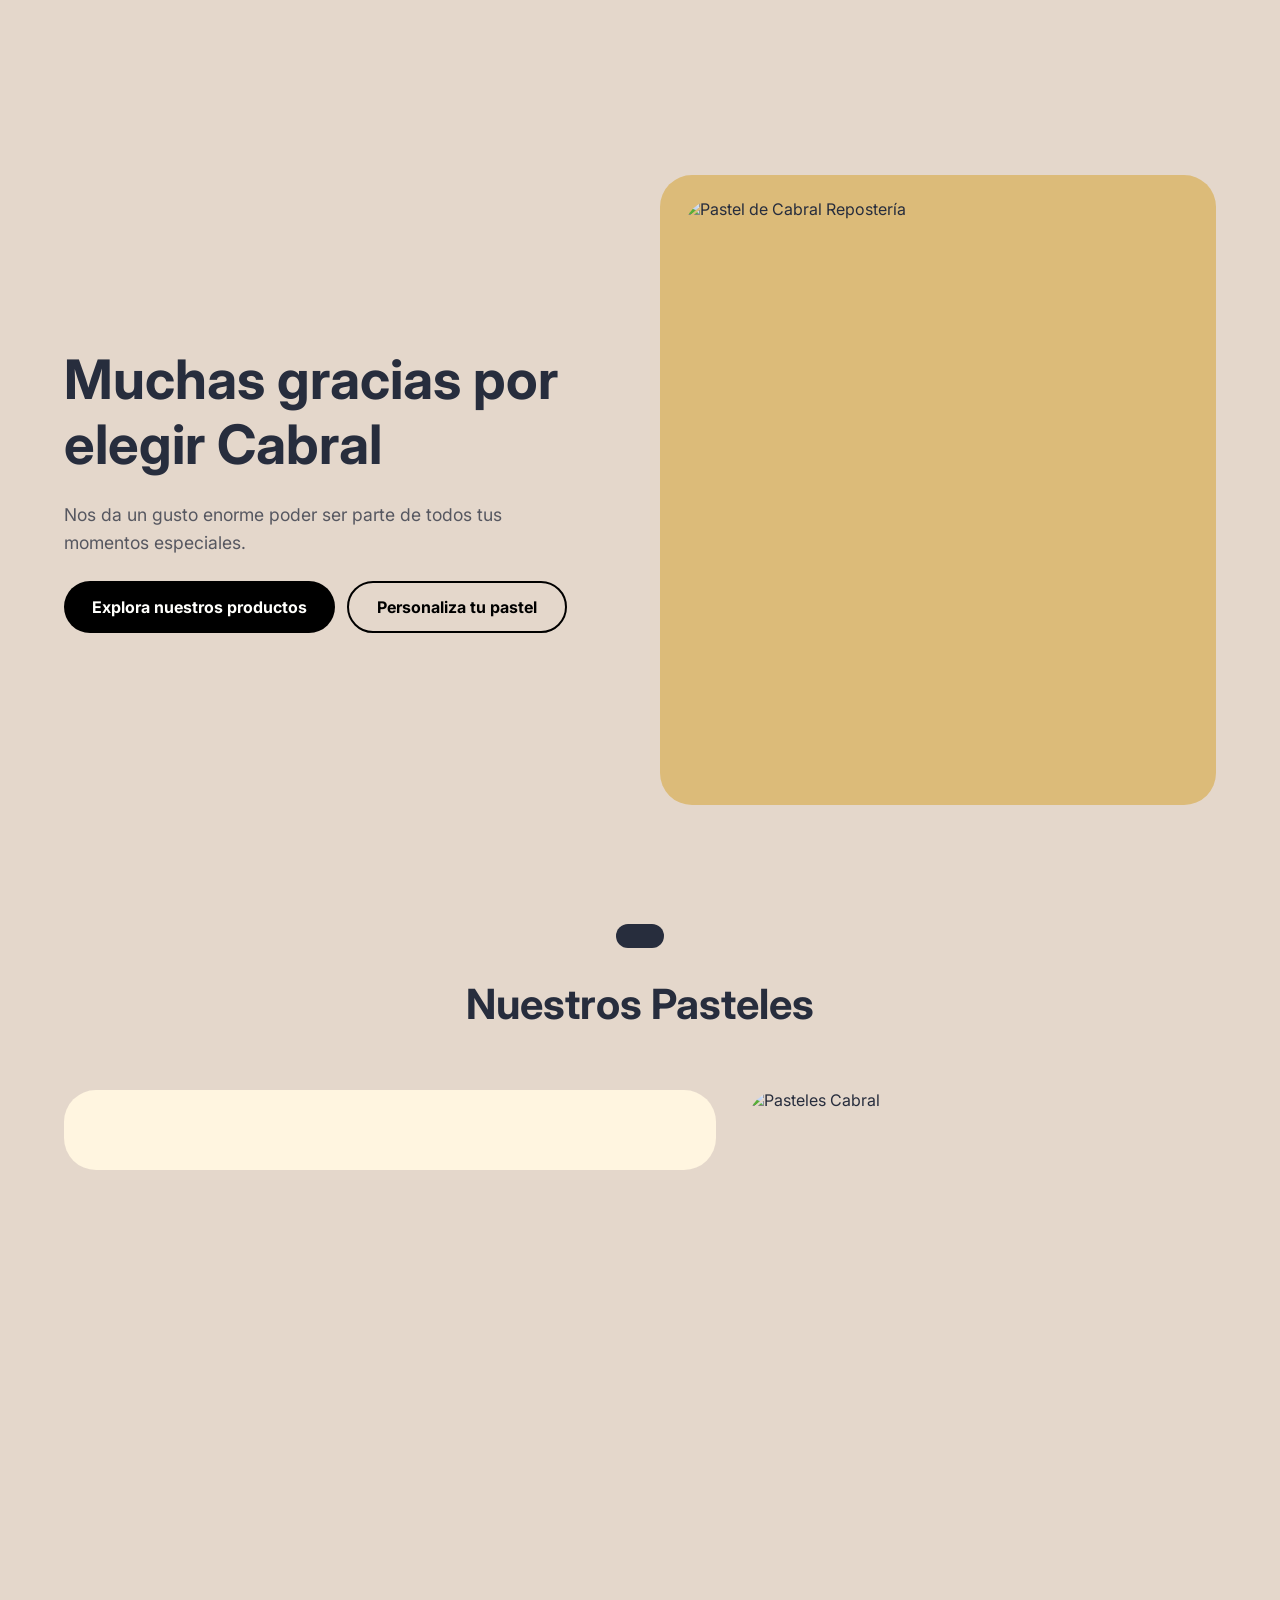
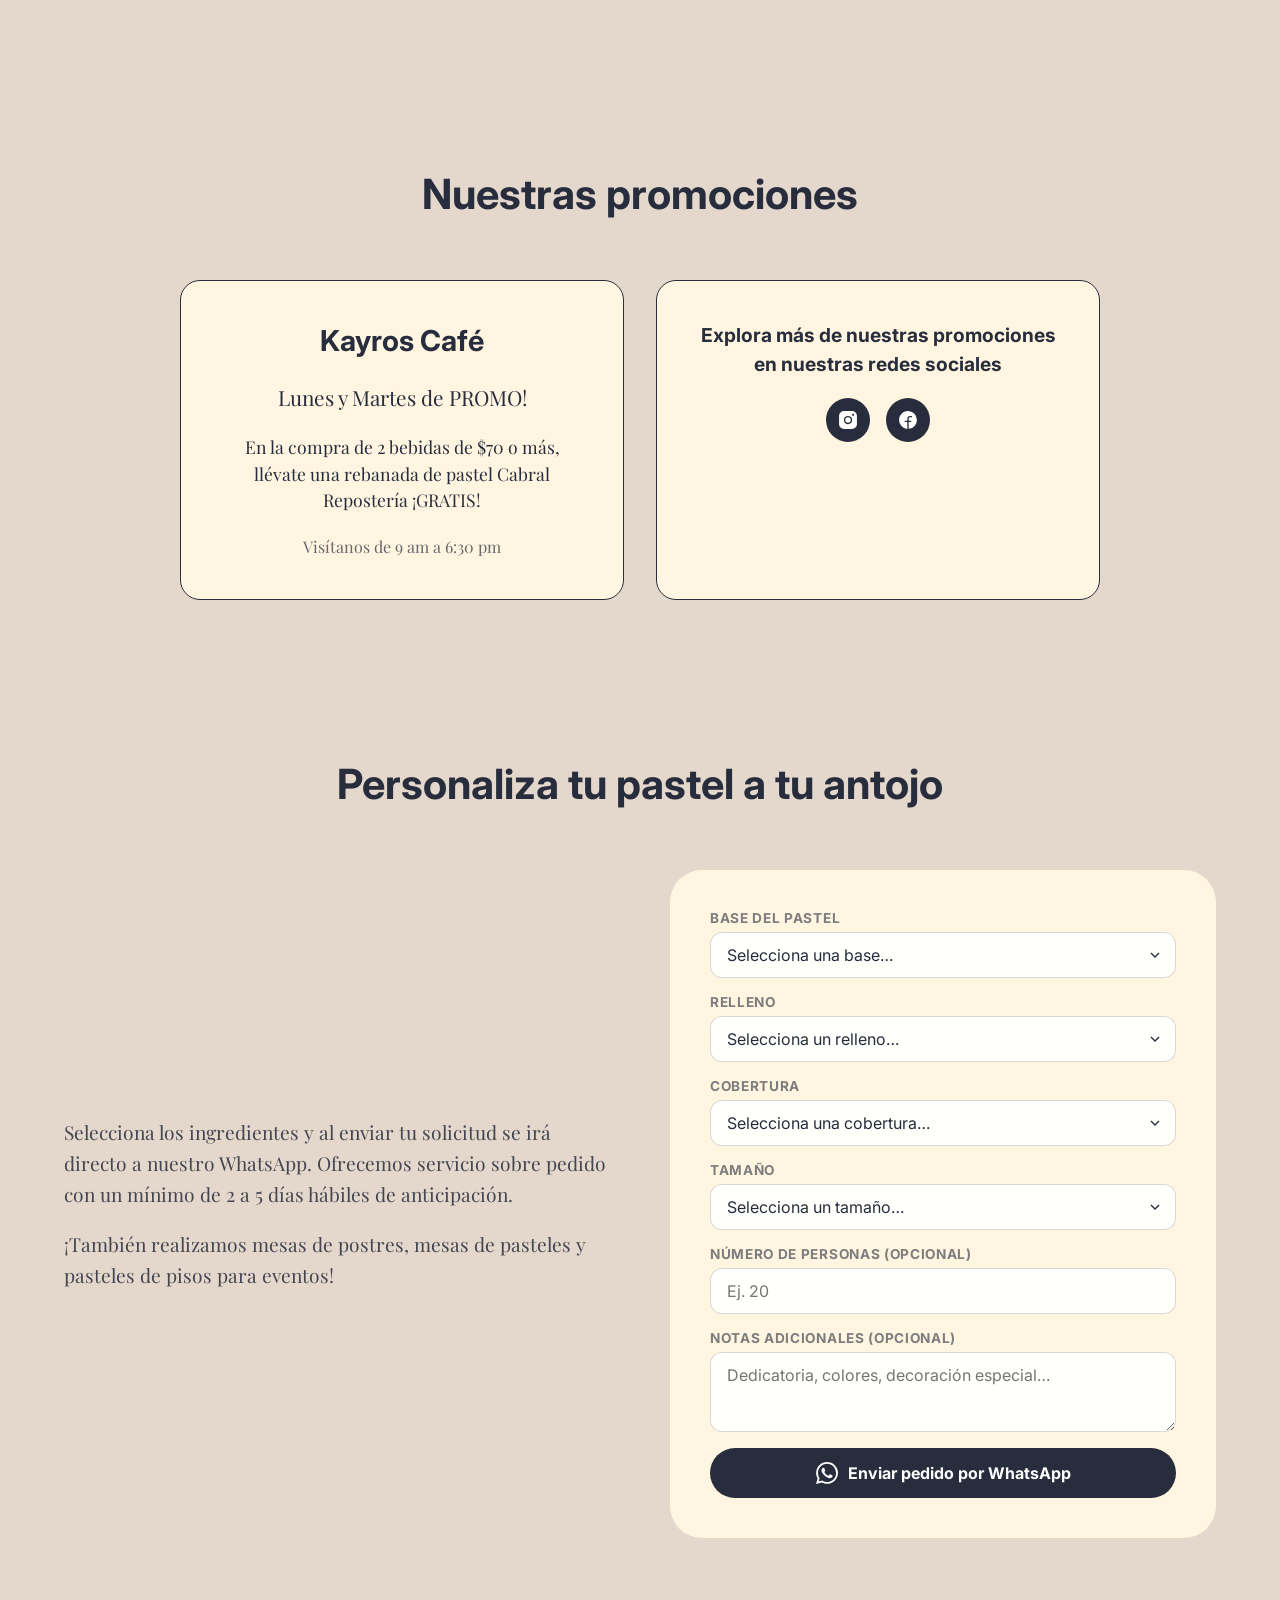
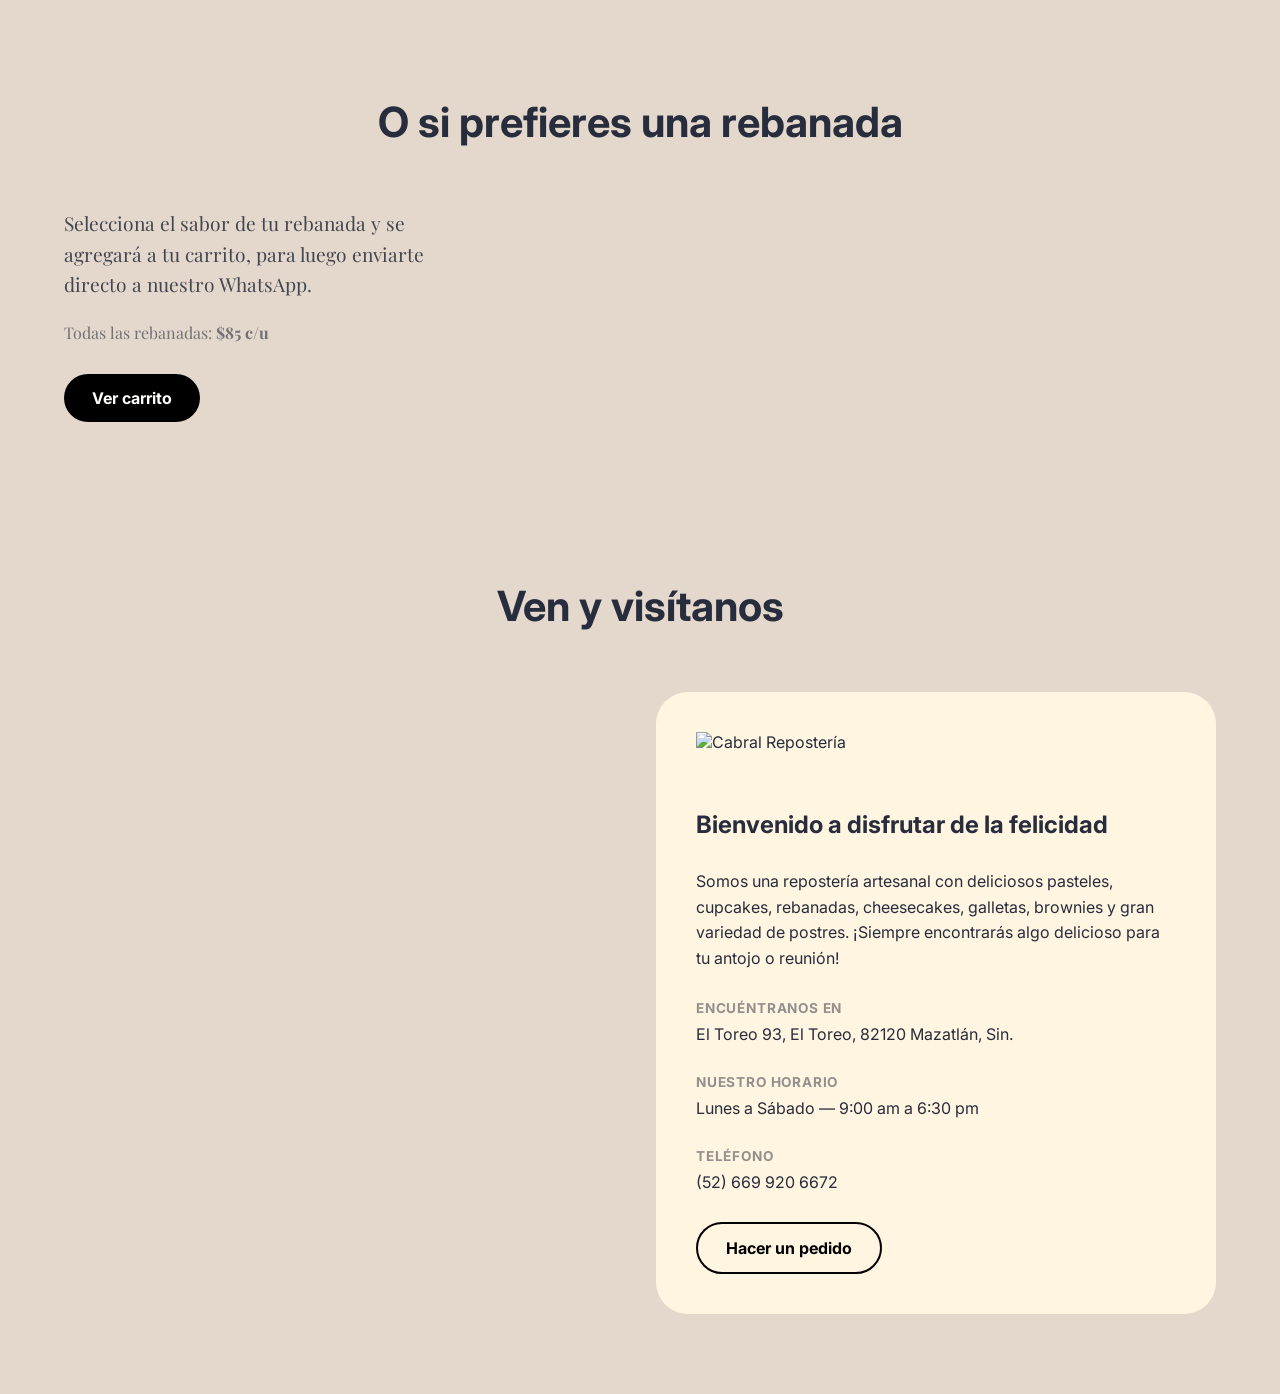
==== index.html @ fc79000d "se subieron los archivos" ====
<!DOCTYPE html>
<html lang="es">
<head>
  <meta charset="UTF-8">
  <meta name="viewport" content="width=device-width, initial-scale=1.0">
  <title>Cabral Repostería</title>
  <meta name="description" content="Repostería artesanal con deliciosos pasteles, cupcakes, rebanadas, cheesecakes, galletas, brownies y gran variedad de postres en Mazatlán, Sinaloa.">

  <!-- Open Graph -->
  <meta property="og:title" content="Cabral Repostería">
  <meta property="og:description" content="Repostería artesanal en Mazatlán. Pasteles, rebanadas, cheesecakes y más.">
  <meta property="og:type" content="website">

  <!-- Fonts -->
  <link rel="preconnect" href="https://fonts.googleapis.com">
  <link rel="preconnect" href="https://fonts.gstatic.com" crossorigin>
  <link href="https://fonts.googleapis.com/css2?family=Inter:wght@400;500;700&family=Playfair+Display:wght@400;700&display=swap" rel="stylesheet">

  <link rel="stylesheet" href="../css/styles.css">
</head>
<body>

<!-- ===== NAVBAR ===== -->

<div id="navbar-container"></div>

<!-- Mobile nav -->
<div class="nav-mobile" id="mobile-nav">
  <a href="../pages/Pasteles.html" class="nav-link">Pasteles</a>
  <a href="#promociones" class="nav-link">Promociones</a>
  <a href="#personaliza" class="nav-link">Personaliza</a>
  <a href="#rebanadas" class="nav-link">Rebanadas</a>
  <a href="#ubicacion" class="nav-link">Contacto</a>
</div>


<!-- ===== HERO ===== -->
<section id="hero">
  <div class="hero-inner">
    <div class="hero-copy">
      <h1>Muchas gracias por elegir Cabral</h1>
      <p>Nos da un gusto enorme poder ser parte de todos tus momentos especiales.</p>
      <div class="hero-ctas">
        <a href="../pages/Pasteles.html" class="btn btn-primary">Explora nuestros productos</a>
        <a href="#personaliza" class="btn btn-outline">Personaliza tu pastel</a>
      </div>
    </div>

    <div class="hero-image">
      <div class="hero-bg-card"></div>
      <div class="hero-photo">
        <img
          src="https://framerusercontent.com/images/Fq8B9P9Px6Nn3zr8EIz3UFvxAIw.jpg"
          alt="Pastel de Cabral Repostería"
          loading="eager"
        >
      </div>
    </div>
  </div>
</section>


<!-- ===== PASTELES ===== -->
<section id="pasteles" class="section">
  <div class="section-inner">
    <h2 class="section-title">Nuestros Pasteles</h2>
  </div>

  <div class="section-inner">
    <div class="pasteles-layout">
      <div class="pasteles-list" id="pasteles-list">
        <!-- Rendered by JS -->
      </div>

      <div class="pasteles-photo">
        <img
          src="https://framerusercontent.com/images/hdWxLajlfssE5YoKAV52Fav8.png"
          alt="Pasteles Cabral"
          loading="lazy"
        >
      </div>
    </div>
  </div>
</section>


<!-- ===== PROMOCIONES ===== -->
<section id="promociones" class="section">
  <div class="section-inner">
    <h2 class="section-title">Nuestras promociones</h2>
  </div>

  <div class="section-inner" style="display:flex;justify-content:center">
    <div class="promo-grid">

      <div class="promo-card">
        <h3>Kayros Café</h3>
        <p class="promo-subtitle">Lunes y Martes de PROMO!</p>
        <p class="promo-desc">
          En la compra de 2 bebidas de $70 o más, llévate una rebanada de pastel Cabral Repostería ¡GRATIS!
        </p>
        <p class="promo-hours">Visítanos de 9 am a 6:30 pm</p>
      </div>

      <div class="promo-card">
        <h3 style="font-size:1.2rem;line-height:1.5">Explora más de nuestras promociones en nuestras redes sociales</h3>
        <div class="promo-social">
          <a href="https://www.instagram.com/cabral_reposteria" target="_blank" rel="noopener" class="social-link" aria-label="Instagram">
            <svg viewBox="0 0 256 256" xmlns="http://www.w3.org/2000/svg">
              <path d="M176,24H80A56.06,56.06,0,0,0,24,80v96a56.06,56.06,0,0,0,56,56h96a56.06,56.06,0,0,0,56-56V80A56.06,56.06,0,0,0,176,24ZM128,176a48,48,0,1,1,48-48A48.05,48.05,0,0,1,128,176Zm60-96a12,12,0,1,1,12-12A12,12,0,0,1,188,80Zm-28,48a32,32,0,1,1-32-32A32,32,0,0,1,160,128Z"/>
            </svg>
          </a>
          <a href="https://www.facebook.com/share/1AcNDFvVzB/" target="_blank" rel="noopener" class="social-link" aria-label="Facebook">
            <svg viewBox="0 0 256 256" xmlns="http://www.w3.org/2000/svg">
              <path d="M232,128a104.16,104.16,0,0,1-91.55,103.26,4,4,0,0,1-4.45-4V152h24a8,8,0,0,0,8-8.53,8.17,8.17,0,0,0-8.25-7.47H136V112a16,16,0,0,1,16-16h16a8,8,0,0,0,8-8.53A8.17,8.17,0,0,0,167.73,80H152a32,32,0,0,0-32,32v24H96a8,8,0,0,0-8,8.53A8.17,8.17,0,0,0,96.27,152H120v75.28a4,4,0,0,1-4.44,4A104.15,104.15,0,0,1,24.07,124.09c2-54,45.74-97.9,99.78-100A104.12,104.12,0,0,1,232,128Z"/>
            </svg>
          </a>
        </div>
      </div>

    </div>
  </div>
</section>


<!-- ===== PERSONALIZA ===== -->
<section id="personaliza" class="section">
  <div class="section-inner">
    <h2 class="section-title">Personaliza tu pastel a tu antojo</h2>
  </div>

  <div class="section-inner">
    <div class="personaliza-layout">
      <div class="personaliza-copy">
        <p>
          Selecciona los ingredientes y al enviar tu solicitud se irá directo a nuestro WhatsApp.
          Ofrecemos servicio sobre pedido con un mínimo de 2 a 5 días hábiles de anticipación.
        </p>
        <br>
        <p>
          ¡También realizamos mesas de postres, mesas de pasteles y pasteles de pisos para eventos!
        </p>
      </div>

      <form class="personaliza-form" id="personaliza-form" novalidate>
        <div class="form-group">
          <label for="base">Base del pastel</label>
          <select id="base" required>
            <option value="">Selecciona una base…</option>
            <option>Chocolate</option>
            <option>Vainilla</option>
            <option>Red velvet</option>
            <option>Zanahoria</option>
            <option>Tres leches</option>
            <option>Naranja</option>
            <option>Plátano</option>
          </select>
        </div>

        <div class="form-group">
          <label for="relleno">Relleno</label>
          <select id="relleno" required>
            <option value="">Selecciona un relleno…</option>
            <option>Frutos rojos</option>
            <option>Fresa</option>
            <option>Dulce de leche</option>
            <option>Crema de avellana</option>
            <option>Oreo</option>
            <option>Lotus</option>
            <option>Ciruela</option>
            <option>Piña</option>
            <option>Coco</option>
          </select>
        </div>

        <div class="form-group">
          <label for="cobertura">Cobertura</label>
          <select id="cobertura" required>
            <option value="">Selecciona una cobertura…</option>
            <option>Chantilly</option>
            <option>Betún de queso</option>
            <option>Ganache de chocolate</option>
            <option>Fondant</option>
            <option>Merengue</option>
          </select>
        </div>

        <div class="form-group">
          <label for="tamano">Tamaño</label>
          <select id="tamano" required>
            <option value="">Selecciona un tamaño…</option>
            <option>Chico (6–8 personas)</option>
            <option>Mediano (10–15 personas)</option>
            <option>Grande (18–25 personas)</option>
            <option>Extra grande (30+ personas)</option>
          </select>
        </div>

        <div class="form-group">
          <label for="personas">Número de personas (opcional)</label>
          <input type="number" id="personas" min="1" placeholder="Ej. 20">
        </div>

        <div class="form-group">
          <label for="notas">Notas adicionales (opcional)</label>
          <textarea id="notas" placeholder="Dedicatoria, colores, decoración especial…"></textarea>
        </div>

        <button type="submit" class="btn-whatsapp">
          <svg viewBox="0 0 24 24" xmlns="http://www.w3.org/2000/svg">
            <path d="M17.472 14.382c-.297-.149-1.758-.867-2.03-.967-.273-.099-.471-.148-.67.15-.197.297-.767.966-.94 1.164-.173.199-.347.223-.644.075-.297-.15-1.255-.463-2.39-1.475-.883-.788-1.48-1.761-1.653-2.059-.173-.297-.018-.458.13-.606.134-.133.298-.347.446-.52.149-.174.198-.298.298-.497.099-.198.05-.371-.025-.52-.075-.149-.669-1.612-.916-2.207-.242-.579-.487-.5-.669-.51-.173-.008-.371-.01-.57-.01-.198 0-.52.074-.792.372-.272.297-1.04 1.016-1.04 2.479 0 1.462 1.065 2.875 1.213 3.074.149.198 2.096 3.2 5.077 4.487.709.306 1.262.489 1.694.625.712.227 1.36.195 1.871.118.571-.085 1.758-.719 2.006-1.413.248-.694.248-1.289.173-1.413-.074-.124-.272-.198-.57-.347m-5.421 7.403h-.004a9.87 9.87 0 01-5.031-1.378l-.361-.214-3.741.982.998-3.648-.235-.374a9.86 9.86 0 01-1.51-5.26c.001-5.45 4.436-9.884 9.888-9.884 2.64 0 5.122 1.03 6.988 2.898a9.825 9.825 0 012.893 6.994c-.003 5.45-4.437 9.884-9.885 9.884m8.413-18.297A11.815 11.815 0 0012.05 0C5.495 0 .16 5.335.157 11.892c0 2.096.547 4.142 1.588 5.945L.057 24l6.305-1.654a11.882 11.882 0 005.683 1.448h.005c6.554 0 11.89-5.335 11.893-11.893a11.821 11.821 0 00-3.48-8.413Z"/>
          </svg>
          Enviar pedido por WhatsApp
        </button>
      </form>
    </div>
  </div>
</section>


<!-- ===== REBANADAS ===== -->
<section id="rebanadas" class="section">
  <div class="section-inner">
    <h2 class="section-title">O si prefieres una rebanada</h2>
  </div>

  <div class="section-inner">
    <div class="rebanadas-layout">
      <div class="rebanadas-copy">
        <p>
          Selecciona el sabor de tu rebanada y se agregará a tu carrito, para luego enviarte directo a nuestro WhatsApp.
        </p>
        <br>
        <p style="font-size:1rem;opacity:0.6">Todas las rebanadas: <strong>$85 c/u</strong></p>
        <br>
        <button class="btn btn-primary" onclick="openCart()" style="margin-top:8px">
          Ver carrito
        </button>
      </div>

      <div class="rebanadas-grid" id="rebanadas-grid">
        <!-- Rendered by JS -->
      </div>
    </div>
  </div>
</section>


<!-- ===== UBICACIÓN ===== -->
<section id="ubicacion" class="section">
  <div class="section-inner">
    <h2 class="section-title">Ven y visítanos</h2>
  </div>

  <div class="section-inner">
    <div class="ubicacion-layout">
      <div class="ubicacion-map">
        <iframe
          src="https://maps.google.com/maps?q=23.248200448353177,-106.4378740066726&z=15&output=embed"
          allowfullscreen=""
          loading="lazy"
          referrerpolicy="no-referrer-when-downgrade"
          title="Ubicación Cabral Repostería"
        ></iframe>
      </div>

      <div class="ubicacion-info">
        <div class="ubicacion-logo">
          <img src="https://framerusercontent.com/images/fl0XhJvszyfT3Ws5BKRfCVwzIA.png" alt="Cabral Repostería">
        </div>

        <div>
          <h3>Bienvenido a disfrutar de la felicidad</h3>
        </div>

        <p>
          Somos una repostería artesanal con deliciosos pasteles, cupcakes, rebanadas, cheesecakes, galletas, brownies y gran variedad de postres.
          ¡Siempre encontrarás algo delicioso para tu antojo o reunión!
        </p>

        <div class="ubicacion-block">
          <h4>Encuéntranos en</h4>
          <p>El Toreo 93, El Toreo, 82120 Mazatlán, Sin.</p>
        </div>

        <div class="ubicacion-block">
          <h4>Nuestro horario</h4>
          <p>Lunes a Sábado — 9:00 am a 6:30 pm</p>
        </div>

        <div class="ubicacion-block">
          <h4>Teléfono</h4>
          <p><a href="tel:+526699206672" style="color:inherit">(52) 669 920 6672</a></p>
        </div>

        <a href="#personaliza" class="btn btn-outline" style="align-self:flex-start">
          Hacer un pedido
        </a>
      </div>
    </div>
  </div>
</section>


<!-- ===== FOOTER ===== -->

<div id="footer-container"></div>

<!-- ===== CART SIDEBAR ===== -->
<div id="cart-overlay"></div>

<aside id="cart-sidebar" aria-label="Carrito de compras">
  <div class="cart-header">
    <h3>Tu carrito</h3>
    <button class="cart-close" onclick="closeCart()" aria-label="Cerrar carrito">×</button>
  </div>

  <div class="cart-items" id="cart-items">
    <div class="cart-empty">
      <span style="font-size:2.5rem">🛒</span>
      <p>Tu carrito está vacío</p>
    </div>
  </div>

  <div class="cart-footer">
    <div class="cart-total">
      <span>Total</span>
      <span id="cart-total-price">$0.00</span>
    </div>
    <button class="btn-whatsapp" onclick="sendWhatsApp()">
      <svg viewBox="0 0 24 24" xmlns="http://www.w3.org/2000/svg">
        <path d="M17.472 14.382c-.297-.149-1.758-.867-2.03-.967-.273-.099-.471-.148-.67.15-.197.297-.767.966-.94 1.164-.173.199-.347.223-.644.075-.297-.15-1.255-.463-2.39-1.475-.883-.788-1.48-1.761-1.653-2.059-.173-.297-.018-.458.13-.606.134-.133.298-.347.446-.52.149-.174.198-.298.298-.497.099-.198.05-.371-.025-.52-.075-.149-.669-1.612-.916-2.207-.242-.579-.487-.5-.669-.51-.173-.008-.371-.01-.57-.01-.198 0-.52.074-.792.372-.272.297-1.04 1.016-1.04 2.479 0 1.462 1.065 2.875 1.213 3.074.149.198 2.096 3.2 5.077 4.487.709.306 1.262.489 1.694.625.712.227 1.36.195 1.871.118.571-.085 1.758-.719 2.006-1.413.248-.694.248-1.289.173-1.413-.074-.124-.272-.198-.57-.347m-5.421 7.403h-.004a9.87 9.87 0 01-5.031-1.378l-.361-.214-3.741.982.998-3.648-.235-.374a9.86 9.86 0 01-1.51-5.26c.001-5.45 4.436-9.884 9.888-9.884 2.64 0 5.122 1.03 6.988 2.898a9.825 9.825 0 012.893 6.994c-.003 5.45-4.437 9.884-9.885 9.884m8.413-18.297A11.815 11.815 0 0012.05 0C5.495 0 .16 5.335.157 11.892c0 2.096.547 4.142 1.588 5.945L.057 24l6.305-1.654a11.882 11.882 0 005.683 1.448h.005c6.554 0 11.89-5.335 11.893-11.893a11.821 11.821 0 00-3.48-8.413Z"/>
      </svg>
      Pedir por WhatsApp
    </button>
  </div>
</aside>


<!-- ===== TOAST ===== -->
<div id="toast"></div>

<script type="module" src="../js/main.js"></script>
</body>
</html>
---- css/styles.css ----
/* ===== RESET & BASE ===== */
*, *::before, *::after { box-sizing: border-box; margin: 0; padding: 0; }

:root {
  --cream: #e4d7cb;
  --cream-light: #fff5e0;
  --cream-card: #fffbf0;
  --gold: #dcbb79;
  --gold-dark: #c9a45a;
  --dark: #272d3d;
  --black: #000;
  --white: #fffffc;
  --radius-lg: 32px;
  --radius-md: 20px;
  --radius-sm: 12px;
  --nav-h: 80px;
  --font-main: 'Satoshi', 'Inter', system-ui, sans-serif;
  --font-serif: 'Playfair Display', Georgia, serif;
}

html { scroll-behavior: smooth; }

body {
  font-family: var(--font-main);
  background-color: var(--cream);
  color: var(--dark);
  -webkit-font-smoothing: antialiased;
}

img { display: block; max-width: 100%; }
a { text-decoration: none; color: inherit; }
ul { list-style: none; }

/* ===== TYPOGRAPHY ===== */
h1 { font-size: clamp(2rem, 5vw, 3.4rem); font-weight: 700; line-height: 1.2; }
h2 { font-size: clamp(1.8rem, 4vw, 2.6rem); font-weight: 700; line-height: 1.2; }
h3 { font-size: 1.5rem; font-weight: 700; line-height: 1.4; }
h4 { font-size: 1.1rem; font-weight: 700; }
p { font-size: 1rem; line-height: 1.6; }

/* ===== BUTTONS ===== */
.btn {
  display: inline-flex;
  align-items: center;
  gap: 8px;
  padding: 14px 28px;
  border-radius: 999px;
  font-size: 1rem;
  font-weight: 700;
  cursor: pointer;
  border: none;
  transition: transform 0.15s, opacity 0.15s;
  font-family: var(--font-main);
}
.btn:hover { transform: translateY(-2px); opacity: 0.92; }
.btn:active { transform: scale(0.97); }

.btn-primary { background: var(--black); color: var(--white); }
.btn-outline { background: transparent; color: var(--black); border: 2px solid var(--black); }

/* ===== NAVBAR ===== */
#navbar {
  position: fixed;
  top: 0; left: 0; right: 0;
  height: var(--nav-h);
  z-index: 100;
  backdrop-filter: blur(10px);
  background: rgba(212,196,176,0.88);
  display: flex;
  align-items: center;
  justify-content: center;
}

.nav-inner {
  width: 90%;
  max-width: 1400px;
  display: flex;
  align-items: center;
  justify-content: space-between;
}

.nav-logo img { height: 44px; width: auto; }

.nav-links {
  display: flex;
  align-items: center;
  gap: 8px;
}

.nav-link {
  padding: 10px 20px;
  border-radius: 999px;
  font-size: 1rem;
  font-weight: 500;
  transition: background 0.2s;
}
.nav-link:hover { background: rgba(0,0,0,0.08); }

.nav-cart-btn {
  background: none;
  border: none;
  cursor: pointer;
  position: relative;
  padding: 8px;
  display: flex;
  align-items: center;
}

.cart-count {
  position: absolute;
  top: 0; right: 0;
  background: var(--black);
  color: var(--white);
  font-size: 10px;
  font-weight: 700;
  width: 18px; height: 18px;
  border-radius: 50%;
  display: flex;
  align-items: center;
  justify-content: center;
  display: none;
}
.cart-count.visible { display: flex; }

/* Mobile hamburger */
.nav-hamburger {
  display: none;
  flex-direction: column;
  gap: 5px;
  background: none;
  border: none;
  cursor: pointer;
  padding: 8px;
}
.nav-hamburger span {
  display: block;
  width: 28px; height: 2px;
  background: var(--black);
  border-radius: 2px;
  transition: transform 0.3s, opacity 0.3s;
}
.nav-hamburger.open span:nth-child(1) { transform: translateY(7px) rotate(45deg); }
.nav-hamburger.open span:nth-child(2) { opacity: 0; }
.nav-hamburger.open span:nth-child(3) { transform: translateY(-7px) rotate(-45deg); }

/* Mobile nav menu */
.nav-mobile {
  display: none;
  position: fixed;
  top: var(--nav-h);
  left: 0; right: 0;
  background: rgba(212,196,176,0.97);
  backdrop-filter: blur(10px);
  padding: 24px;
  flex-direction: column;
  gap: 8px;
  z-index: 99;
  border-bottom: 1px solid rgba(0,0,0,0.1);
}
.nav-mobile.open { display: flex; }
.nav-mobile .nav-link { padding: 14px 16px; font-size: 1.1rem; border-radius: var(--radius-sm); }

/* ===== HERO ===== */
#hero {
  min-height: 100vh;
  padding-top: var(--nav-h);
  display: flex;
  align-items: center;
  justify-content: center;
}

.hero-inner {
  width: 90%;
  max-width: 1400px;
  display: grid;
  grid-template-columns: 1fr 1fr;
  gap: 40px;
  align-items: center;
  padding: 60px 0;
}

.hero-copy { display: flex; flex-direction: column; gap: 24px; }
.hero-copy p { font-size: 1.1rem; opacity: 0.75; max-width: 440px; }
.hero-ctas { display: flex; gap: 12px; flex-wrap: wrap; }

.hero-image {
  position: relative;
  height: 70vh;
  min-height: 420px;
}

.hero-bg-card {
  position: absolute;
  inset: 0;
  background: var(--gold);
  border-radius: var(--radius-lg);
}

.hero-photo {
  position: absolute;
  top: 24px; left: 24px;
  right: -24px; bottom: -24px;
  border-radius: var(--radius-lg);
  overflow: hidden;
}
.hero-photo img { width: 100%; height: 100%; object-fit: cover; }

/* ===== SECTION BASE ===== */
.section {
  padding: 80px 0;
  display: flex;
  flex-direction: column;
  align-items: center;
  gap: 60px;
}

.section-inner {
  width: 90%;
  max-width: 1400px;
}

.section-title { text-align: center; }

/* ===== PASTELES SECTION ===== */
#pasteles { background: var(--cream); }

.pasteles-layout {
  display: flex;
  gap: 32px;
  align-items: flex-start;
}

.pasteles-list {
  background: var(--cream-light);
  border-radius: var(--radius-lg);
  padding: 40px;
  flex: 0.55;
  display: flex;
  flex-direction: column;
  gap: 20px;
}

.pastel-item {
  display: flex;
  align-items: center;
  gap: 20px;
  cursor: pointer;
  padding: 12px;
  border-radius: var(--radius-sm);
  transition: background 0.2s;
}
.pastel-item:hover { background: rgba(0,0,0,0.04); }

.pastel-thumb {
  width: 80px; height: 80px;
  border-radius: 50%;
  object-fit: cover;
  flex-shrink: 0;
}

.pastel-info { flex: 1; }
.pastel-info strong { display: block; font-size: 1rem; font-weight: 700; }
.pastel-info span { font-size: 0.95rem; opacity: 0.7; }

.pastel-add-btn {
  background: var(--black);
  color: var(--white);
  border: none;
  border-radius: 999px;
  padding: 8px 18px;
  font-size: 0.85rem;
  font-weight: 700;
  cursor: pointer;
  white-space: nowrap;
  font-family: var(--font-main);
  transition: opacity 0.15s;
}
.pastel-add-btn:hover { opacity: 0.8; }

.pasteles-photo {
  flex: 0.45;
  position: sticky;
  top: calc(var(--nav-h) + 20px);
  border-radius: var(--radius-lg);
  overflow: hidden;
  aspect-ratio: 0.9;
}
.pasteles-photo img { width: 100%; height: 100%; object-fit: cover; }

/* ===== PROMOCIONES ===== */
#promociones { background: var(--cream); }

.promo-grid {
  display: grid;
  grid-template-columns: 1fr 1fr;
  gap: 32px;
  width: 100%;
  max-width: 920px;
}

.promo-card {
  background: var(--cream-light);
  border: 1px solid var(--dark);
  border-radius: var(--radius-md);
  padding: 40px;
  display: flex;
  flex-direction: column;
  align-items: center;
  gap: 20px;
  text-align: center;
}

.promo-card h3 { font-family: var(--font-main); font-size: 1.8rem; }
.promo-card .promo-subtitle { font-family: var(--font-serif); font-size: 1.3rem; }
.promo-card .promo-desc { font-family: var(--font-serif); font-size: 1.1rem; line-height: 1.5; }
.promo-card .promo-hours { font-family: var(--font-serif); font-size: 1rem; opacity: 0.7; }

.promo-social { display: flex; gap: 16px; align-items: center; justify-content: center; }
.social-link {
  display: flex;
  align-items: center;
  justify-content: center;
  width: 44px; height: 44px;
  border-radius: 50%;
  background: var(--dark);
  color: var(--white);
  transition: opacity 0.2s;
}
.social-link:hover { opacity: 0.8; }
.social-link svg { width: 22px; height: 22px; fill: currentColor; }

/* ===== PERSONALIZA PASTEL ===== */
#personaliza { background: var(--cream); }

.personaliza-layout {
  display: grid;
  grid-template-columns: 1fr 1fr;
  gap: 60px;
  align-items: center;
}

.personaliza-copy p { font-family: var(--font-serif); font-size: 1.2rem; line-height: 1.6; opacity: 0.85; }

.personaliza-form {
  background: var(--cream-light);
  border-radius: var(--radius-lg);
  padding: 40px;
  display: flex;
  flex-direction: column;
  gap: 16px;
}

.form-group {
  display: flex;
  flex-direction: column;
  gap: 6px;
}

.form-group label {
  font-size: 0.85rem;
  font-weight: 700;
  text-transform: uppercase;
  letter-spacing: 0.05em;
  opacity: 0.6;
}

.form-group select, .form-group input, .form-group textarea {
  padding: 12px 16px;
  border-radius: var(--radius-sm);
  border: 1px solid rgba(0,0,0,0.15);
  background: var(--white);
  font-size: 1rem;
  font-family: var(--font-main);
  color: var(--dark);
  appearance: none;
  -webkit-appearance: none;
  background-image: url("data:image/svg+xml,%3Csvg xmlns='http://www.w3.org/2000/svg' width='16' height='16' viewBox='0 0 24 24' fill='none' stroke='%23272d3d' stroke-width='2'%3E%3Cpath d='M6 9l6 6 6-6'/%3E%3C/svg%3E");
  background-repeat: no-repeat;
  background-position: right 12px center;
}

.form-group input, .form-group textarea {
  background-image: none;
}

.form-group textarea {
  resize: vertical;
  min-height: 80px;
}

.form-group select:focus, .form-group input:focus, .form-group textarea:focus {
  outline: none;
  border-color: var(--dark);
}

/* ===== REBANADAS ===== */
#rebanadas { background: var(--cream); }

.rebanadas-layout {
  display: grid;
  grid-template-columns: 1fr 1.6fr;
  gap: 60px;
  align-items: start;
}

.rebanadas-copy p { font-family: var(--font-serif); font-size: 1.2rem; line-height: 1.6; opacity: 0.85; }

.rebanadas-grid {
  display: grid;
  grid-template-columns: repeat(3, 1fr);
  gap: 12px;
}

.rebanada-card {
  background: var(--cream-light);
  border: 1px solid rgba(0,0,0,0.12);
  border-radius: var(--radius-md);
  padding: 14px;
  cursor: pointer;
  transition: transform 0.2s, box-shadow 0.2s;
  display: flex;
  flex-direction: column;
  gap: 6px;
  position: relative;
}
.rebanada-card:hover { transform: translateY(-3px); box-shadow: 0 8px 24px rgba(0,0,0,0.08); }
.rebanada-card.selected { border-color: var(--dark); border-width: 2px; background: #fff0cc; }

.rebanada-name { font-size: 0.88rem; font-weight: 700; line-height: 1.4; color: var(--dark); }
.rebanada-price { font-size: 0.82rem; opacity: 0.7; color: var(--dark); }
.rebanada-stock { font-size: 0.75rem; opacity: 0.55; }

.rebanada-check {
  position: absolute;
  top: 8px; right: 8px;
  width: 18px; height: 18px;
  background: var(--dark);
  border-radius: 50%;
  display: none;
  align-items: center;
  justify-content: center;
}
.rebanada-card.selected .rebanada-check { display: flex; }
.rebanada-check::after {
  content: '';
  width: 6px; height: 10px;
  border: 2px solid #fff;
  border-top: none;
  border-left: none;
  transform: rotate(45deg) translate(-1px, -1px);
}

/* ===== UBICACIÓN ===== */
#ubicacion { background: var(--cream); }

.ubicacion-layout {
  display: grid;
  grid-template-columns: 1fr 1fr;
  gap: 32px;
  align-items: start;
}

.ubicacion-map {
  border-radius: var(--radius-lg);
  overflow: hidden;
  height: 460px;
}
.ubicacion-map iframe { width: 100%; height: 100%; border: 0; }

.ubicacion-info {
  background: var(--cream-light);
  border-radius: var(--radius-lg);
  padding: 40px;
  display: flex;
  flex-direction: column;
  gap: 28px;
}

.ubicacion-logo img { height: 48px; width: auto; }

.ubicacion-block h4 { font-size: 0.85rem; text-transform: uppercase; letter-spacing: 0.06em; opacity: 0.5; margin-bottom: 6px; }
.ubicacion-block p { font-size: 1rem; line-height: 1.5; }

/* ===== FOOTER ===== */
footer {
  background: rgba(212,196,176,0.6);
  backdrop-filter: blur(10px);
  border-top: 1px solid rgba(255,255,255,0.6);
  border-radius: 64px 64px 0 0;
  padding: 60px 0 0;
}

.footer-inner {
  width: 90%;
  max-width: 1400px;
  margin: 0 auto;
  display: grid;
  grid-template-columns: 1fr 2px 1fr;
  gap: 48px;
  padding-bottom: 48px;
}

.footer-left { display: flex; flex-direction: column; gap: 24px; }
.footer-logo img { height: 44px; }

.footer-socials { display: flex; gap: 12px; }

.footer-divider {
  background: var(--dark);
  opacity: 0.15;
  width: 2px;
  align-self: stretch;
}

.footer-right { display: flex; flex-direction: column; gap: 24px; }

.footer-block h4 { font-size: 0.85rem; text-transform: uppercase; letter-spacing: 0.06em; opacity: 0.5; margin-bottom: 6px; }
.footer-block p, .footer-block a { font-size: 0.95rem; line-height: 1.5; }
.footer-block a:hover { text-decoration: underline; }

.footer-bottom {
  border-top: 1px solid rgba(0,0,0,0.1);
  padding: 20px;
  display: flex;
  justify-content: space-between;
  align-items: center;
  font-size: 0.85rem;
  opacity: 0.6;
  flex-wrap: wrap;
  gap: 12px;
}
.footer-bottom a { opacity: 0.8; }
.footer-bottom a:hover { opacity: 1; text-decoration: underline; }

/* ===== CART SIDEBAR ===== */
#cart-overlay {
  position: fixed;
  inset: 0;
  background: rgba(0,0,0,0.4);
  z-index: 200;
  display: none;
  opacity: 0;
  transition: opacity 0.3s;
}
#cart-overlay.open { display: block; opacity: 1; }

#cart-sidebar {
  position: fixed;
  top: 0; right: 0;
  width: min(420px, 100vw);
  height: 100%;
  background: var(--cream-light);
  z-index: 201;
  transform: translateX(100%);
  transition: transform 0.35s cubic-bezier(0.4,0,0.2,1);
  display: flex;
  flex-direction: column;
  overflow: hidden;
}
#cart-sidebar.open { transform: translateX(0); }

.cart-header {
  padding: 24px;
  border-bottom: 1px solid rgba(0,0,0,0.1);
  display: flex;
  align-items: center;
  justify-content: space-between;
}
.cart-header h3 { font-size: 1.2rem; font-weight: 700; }

.cart-close {
  background: none;
  border: none;
  cursor: pointer;
  font-size: 1.5rem;
  line-height: 1;
  padding: 4px;
  color: var(--dark);
}

.cart-items { flex: 1; overflow-y: auto; padding: 24px; display: flex; flex-direction: column; gap: 16px; }

.cart-empty {
  display: flex;
  flex-direction: column;
  align-items: center;
  justify-content: center;
  height: 100%;
  gap: 12px;
  opacity: 0.4;
  font-size: 1rem;
}

.cart-item {
  display: flex;
  align-items: center;
  gap: 16px;
  background: var(--white);
  border-radius: var(--radius-sm);
  padding: 12px;
}
.cart-item-name { flex: 1; font-size: 0.95rem; font-weight: 700; }
.cart-item-price { font-size: 0.9rem; opacity: 0.7; }
.cart-item-qty {
  display: flex;
  align-items: center;
  gap: 8px;
}
.qty-btn {
  width: 28px; height: 28px;
  border-radius: 50%;
  border: 1px solid rgba(0,0,0,0.2);
  background: none;
  cursor: pointer;
  font-size: 1rem;
  display: flex;
  align-items: center;
  justify-content: center;
  font-family: var(--font-main);
  transition: background 0.15s;
}
.qty-btn:hover { background: rgba(0,0,0,0.08); }

.cart-footer {
  padding: 24px;
  border-top: 1px solid rgba(0,0,0,0.1);
  display: flex;
  flex-direction: column;
  gap: 16px;
}
.cart-total { display: flex; justify-content: space-between; font-size: 1.1rem; font-weight: 700; }

.btn-whatsapp {
  display: flex;
  align-items: center;
  justify-content: center;
  gap: 10px;
  background: var(--dark);
  color: #fff;
  border: none;
  border-radius: 999px;
  padding: 14px 28px;
  font-size: 1rem;
  font-weight: 700;
  cursor: pointer;
  font-family: var(--font-main);
  width: 100%;
  transition: opacity 0.2s;
}
.btn-whatsapp:hover { opacity: 0.9; }
.btn-whatsapp svg { width: 22px; height: 22px; fill: currentColor; }

/* ===== TOAST ===== */
#toast {
  position: fixed;
  bottom: 32px;
  left: 50%;
  transform: translateX(-50%) translateY(80px);
  background: var(--dark);
  color: var(--white);
  padding: 12px 24px;
  border-radius: 999px;
  font-size: 0.95rem;
  font-weight: 600;
  z-index: 300;
  transition: transform 0.3s;
  pointer-events: none;
  white-space: nowrap;
}
#toast.show { transform: translateX(-50%) translateY(0); }

/* ===== RESPONSIVE ===== */
@media (max-width: 900px) {
  .hero-inner { grid-template-columns: 1fr; }
  .hero-image { height: 55vw; min-height: 320px; }
  .pasteles-layout { flex-direction: column; }
  .pasteles-photo { position: static; }
  .personaliza-layout { grid-template-columns: 1fr; }
  .rebanadas-layout { grid-template-columns: 1fr; }
  .ubicacion-layout { grid-template-columns: 1fr; }
  .ubicacion-map { height: 300px; }
  .promo-grid { grid-template-columns: 1fr; max-width: 480px; }
  .footer-inner { grid-template-columns: 1fr; }
  .footer-divider { display: none; }
}

@media (max-width: 640px) {
  .nav-links { display: none; }
  .nav-hamburger { display: flex; }
  .rebanadas-grid { grid-template-columns: repeat(2, 1fr); }
  .hero-copy h1 { font-size: 2rem; }
}

@media (max-width: 400px) {
  .rebanadas-grid { grid-template-columns: 1fr; }
}
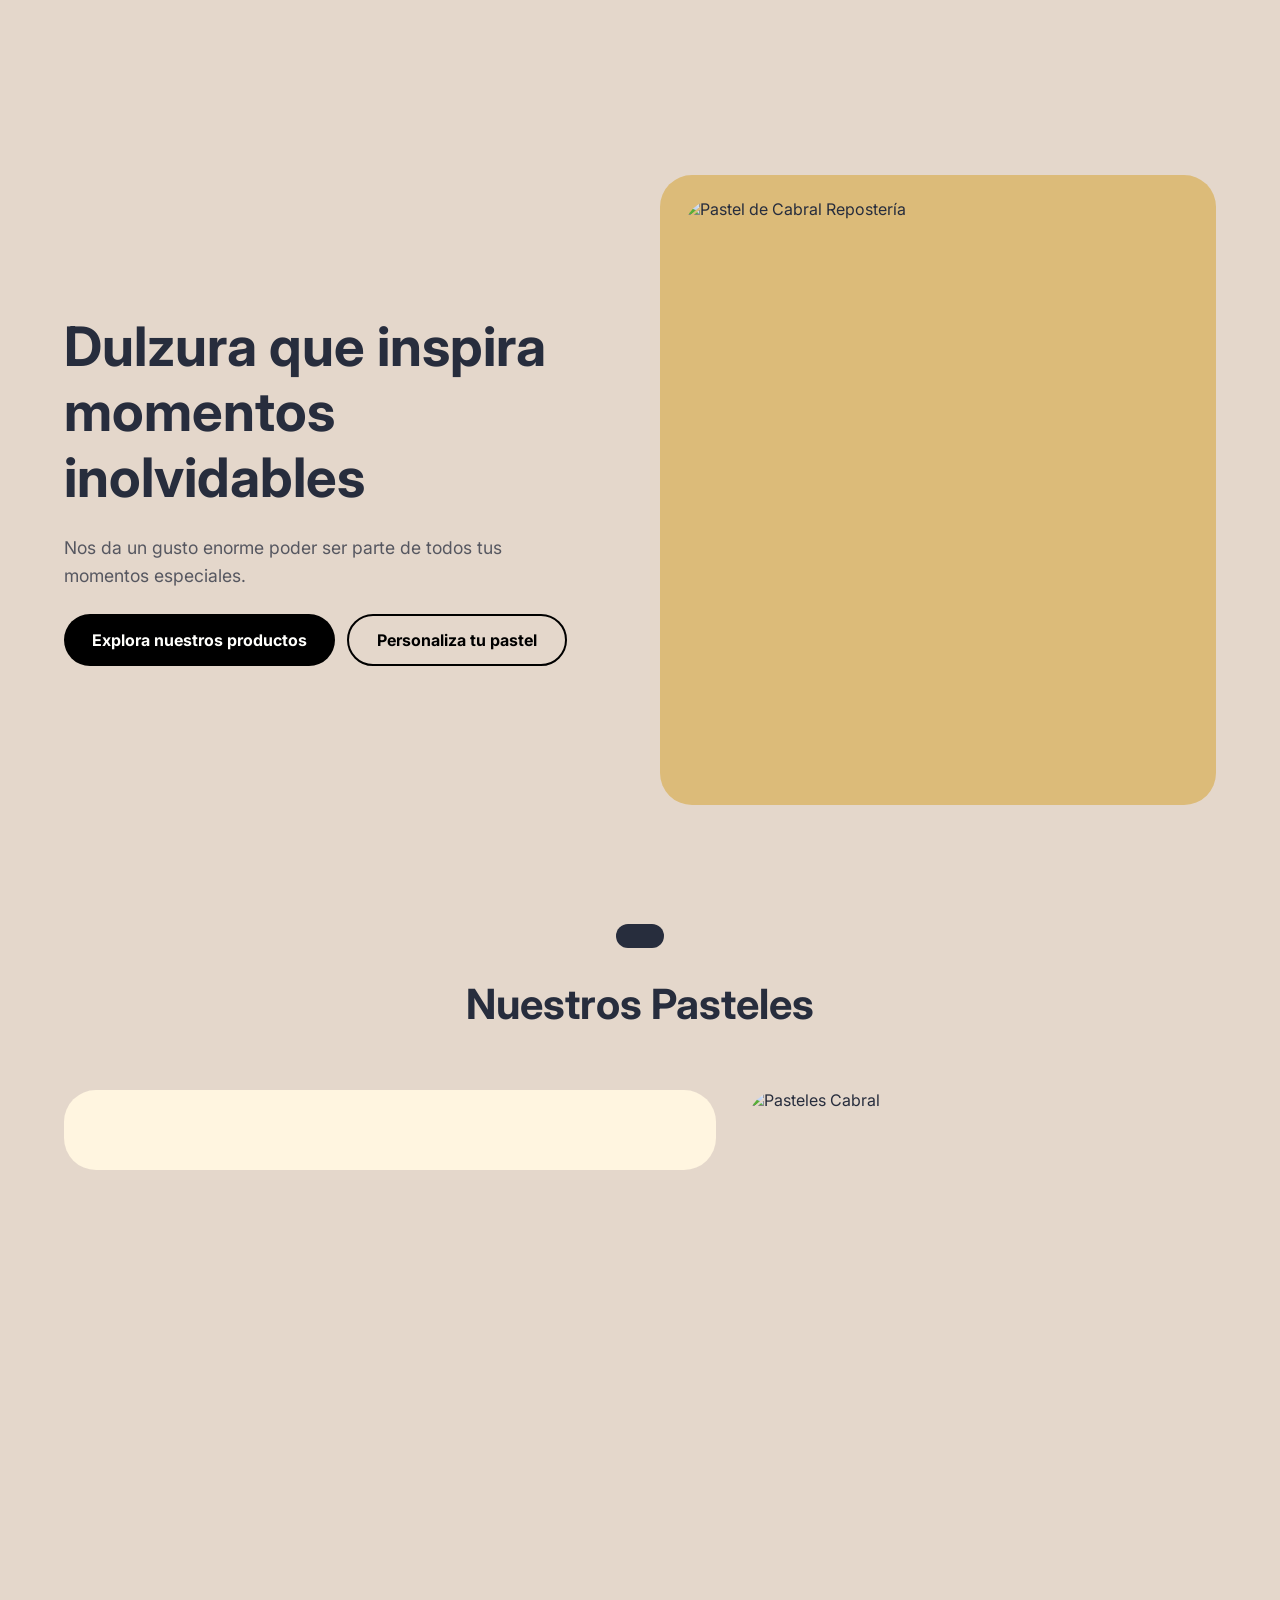
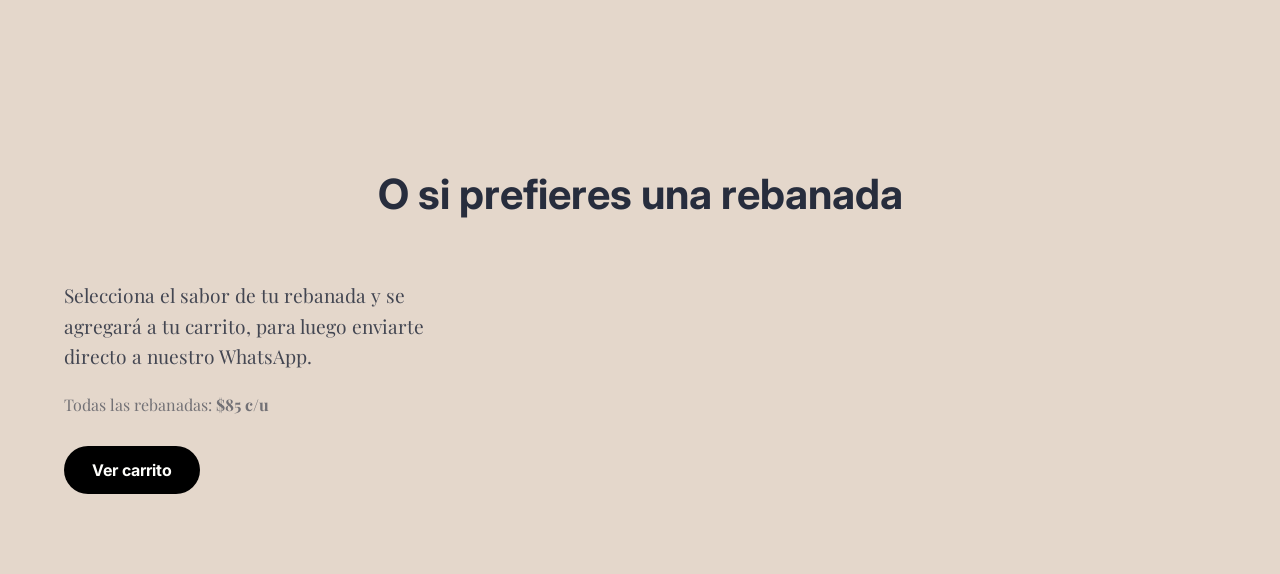
==== commit 30fb1330: "ajustes" ====
--- a/index.html
+++ b/index.html
@@ -3,7 +3,7 @@
 <head>
   <meta charset="UTF-8">
   <meta name="viewport" content="width=device-width, initial-scale=1.0">
-  <title>Cabral Repostería</title>
+  <title>Repostería pruebaa</title>
   <meta name="description" content="Repostería artesanal con deliciosos pasteles, cupcakes, rebanadas, cheesecakes, galletas, brownies y gran variedad de postres en Mazatlán, Sinaloa.">
 
   <!-- Open Graph -->
@@ -21,8 +21,7 @@
 <body>
 
 <!-- ===== NAVBAR ===== -->
-
-<div id="navbar-container"></div>
+ <div id="navbar-container"></div>
 
 <!-- Mobile nav -->
 <div class="nav-mobile" id="mobile-nav">
@@ -38,7 +37,7 @@
 <section id="hero">
   <div class="hero-inner">
     <div class="hero-copy">
-      <h1>Muchas gracias por elegir Cabral</h1>
+      <h1 class="hero-title">Dulzura que inspira momentos inolvidables</h1>
       <p>Nos da un gusto enorme poder ser parte de todos tus momentos especiales.</p>
       <div class="hero-ctas">
         <a href="../pages/Pasteles.html" class="btn btn-primary">Explora nuestros productos</a>
@@ -83,141 +82,6 @@
   </div>
 </section>
 
-
-<!-- ===== PROMOCIONES ===== -->
-<section id="promociones" class="section">
-  <div class="section-inner">
-    <h2 class="section-title">Nuestras promociones</h2>
-  </div>
-
-  <div class="section-inner" style="display:flex;justify-content:center">
-    <div class="promo-grid">
-
-      <div class="promo-card">
-        <h3>Kayros Café</h3>
-        <p class="promo-subtitle">Lunes y Martes de PROMO!</p>
-        <p class="promo-desc">
-          En la compra de 2 bebidas de $70 o más, llévate una rebanada de pastel Cabral Repostería ¡GRATIS!
-        </p>
-        <p class="promo-hours">Visítanos de 9 am a 6:30 pm</p>
-      </div>
-
-      <div class="promo-card">
-        <h3 style="font-size:1.2rem;line-height:1.5">Explora más de nuestras promociones en nuestras redes sociales</h3>
-        <div class="promo-social">
-          <a href="https://www.instagram.com/cabral_reposteria" target="_blank" rel="noopener" class="social-link" aria-label="Instagram">
-            <svg viewBox="0 0 256 256" xmlns="http://www.w3.org/2000/svg">
-              <path d="M176,24H80A56.06,56.06,0,0,0,24,80v96a56.06,56.06,0,0,0,56,56h96a56.06,56.06,0,0,0,56-56V80A56.06,56.06,0,0,0,176,24ZM128,176a48,48,0,1,1,48-48A48.05,48.05,0,0,1,128,176Zm60-96a12,12,0,1,1,12-12A12,12,0,0,1,188,80Zm-28,48a32,32,0,1,1-32-32A32,32,0,0,1,160,128Z"/>
-            </svg>
-          </a>
-          <a href="https://www.facebook.com/share/1AcNDFvVzB/" target="_blank" rel="noopener" class="social-link" aria-label="Facebook">
-            <svg viewBox="0 0 256 256" xmlns="http://www.w3.org/2000/svg">
-              <path d="M232,128a104.16,104.16,0,0,1-91.55,103.26,4,4,0,0,1-4.45-4V152h24a8,8,0,0,0,8-8.53,8.17,8.17,0,0,0-8.25-7.47H136V112a16,16,0,0,1,16-16h16a8,8,0,0,0,8-8.53A8.17,8.17,0,0,0,167.73,80H152a32,32,0,0,0-32,32v24H96a8,8,0,0,0-8,8.53A8.17,8.17,0,0,0,96.27,152H120v75.28a4,4,0,0,1-4.44,4A104.15,104.15,0,0,1,24.07,124.09c2-54,45.74-97.9,99.78-100A104.12,104.12,0,0,1,232,128Z"/>
-            </svg>
-          </a>
-        </div>
-      </div>
-
-    </div>
-  </div>
-</section>
-
-
-<!-- ===== PERSONALIZA ===== -->
-<section id="personaliza" class="section">
-  <div class="section-inner">
-    <h2 class="section-title">Personaliza tu pastel a tu antojo</h2>
-  </div>
-
-  <div class="section-inner">
-    <div class="personaliza-layout">
-      <div class="personaliza-copy">
-        <p>
-          Selecciona los ingredientes y al enviar tu solicitud se irá directo a nuestro WhatsApp.
-          Ofrecemos servicio sobre pedido con un mínimo de 2 a 5 días hábiles de anticipación.
-        </p>
-        <br>
-        <p>
-          ¡También realizamos mesas de postres, mesas de pasteles y pasteles de pisos para eventos!
-        </p>
-      </div>
-
-      <form class="personaliza-form" id="personaliza-form" novalidate>
-        <div class="form-group">
-          <label for="base">Base del pastel</label>
-          <select id="base" required>
-            <option value="">Selecciona una base…</option>
-            <option>Chocolate</option>
-            <option>Vainilla</option>
-            <option>Red velvet</option>
-            <option>Zanahoria</option>
-            <option>Tres leches</option>
-            <option>Naranja</option>
-            <option>Plátano</option>
-          </select>
-        </div>
-
-        <div class="form-group">
-          <label for="relleno">Relleno</label>
-          <select id="relleno" required>
-            <option value="">Selecciona un relleno…</option>
-            <option>Frutos rojos</option>
-            <option>Fresa</option>
-            <option>Dulce de leche</option>
-            <option>Crema de avellana</option>
-            <option>Oreo</option>
-            <option>Lotus</option>
-            <option>Ciruela</option>
-            <option>Piña</option>
-            <option>Coco</option>
-          </select>
-        </div>
-
-        <div class="form-group">
-          <label for="cobertura">Cobertura</label>
-          <select id="cobertura" required>
-            <option value="">Selecciona una cobertura…</option>
-            <option>Chantilly</option>
-            <option>Betún de queso</option>
-            <option>Ganache de chocolate</option>
-            <option>Fondant</option>
-            <option>Merengue</option>
-          </select>
-        </div>
-
-        <div class="form-group">
-          <label for="tamano">Tamaño</label>
-          <select id="tamano" required>
-            <option value="">Selecciona un tamaño…</option>
-            <option>Chico (6–8 personas)</option>
-            <option>Mediano (10–15 personas)</option>
-            <option>Grande (18–25 personas)</option>
-            <option>Extra grande (30+ personas)</option>
-          </select>
-        </div>
-
-        <div class="form-group">
-          <label for="personas">Número de personas (opcional)</label>
-          <input type="number" id="personas" min="1" placeholder="Ej. 20">
-        </div>
-
-        <div class="form-group">
-          <label for="notas">Notas adicionales (opcional)</label>
-          <textarea id="notas" placeholder="Dedicatoria, colores, decoración especial…"></textarea>
-        </div>
-
-        <button type="submit" class="btn-whatsapp">
-          <svg viewBox="0 0 24 24" xmlns="http://www.w3.org/2000/svg">
-            <path d="M17.472 14.382c-.297-.149-1.758-.867-2.03-.967-.273-.099-.471-.148-.67.15-.197.297-.767.966-.94 1.164-.173.199-.347.223-.644.075-.297-.15-1.255-.463-2.39-1.475-.883-.788-1.48-1.761-1.653-2.059-.173-.297-.018-.458.13-.606.134-.133.298-.347.446-.52.149-.174.198-.298.298-.497.099-.198.05-.371-.025-.52-.075-.149-.669-1.612-.916-2.207-.242-.579-.487-.5-.669-.51-.173-.008-.371-.01-.57-.01-.198 0-.52.074-.792.372-.272.297-1.04 1.016-1.04 2.479 0 1.462 1.065 2.875 1.213 3.074.149.198 2.096 3.2 5.077 4.487.709.306 1.262.489 1.694.625.712.227 1.36.195 1.871.118.571-.085 1.758-.719 2.006-1.413.248-.694.248-1.289.173-1.413-.074-.124-.272-.198-.57-.347m-5.421 7.403h-.004a9.87 9.87 0 01-5.031-1.378l-.361-.214-3.741.982.998-3.648-.235-.374a9.86 9.86 0 01-1.51-5.26c.001-5.45 4.436-9.884 9.888-9.884 2.64 0 5.122 1.03 6.988 2.898a9.825 9.825 0 012.893 6.994c-.003 5.45-4.437 9.884-9.885 9.884m8.413-18.297A11.815 11.815 0 0012.05 0C5.495 0 .16 5.335.157 11.892c0 2.096.547 4.142 1.588 5.945L.057 24l6.305-1.654a11.882 11.882 0 005.683 1.448h.005c6.554 0 11.89-5.335 11.893-11.893a11.821 11.821 0 00-3.48-8.413Z"/>
-          </svg>
-          Enviar pedido por WhatsApp
-        </button>
-      </form>
-    </div>
-  </div>
-</section>
-
-
 <!-- ===== REBANADAS ===== -->
 <section id="rebanadas" class="section">
   <div class="section-inner">
@@ -247,63 +111,9 @@
 
 
 <!-- ===== UBICACIÓN ===== -->
-<section id="ubicacion" class="section">
-  <div class="section-inner">
-    <h2 class="section-title">Ven y visítanos</h2>
-  </div>
-
-  <div class="section-inner">
-    <div class="ubicacion-layout">
-      <div class="ubicacion-map">
-        <iframe
-          src="https://maps.google.com/maps?q=23.248200448353177,-106.4378740066726&z=15&output=embed"
-          allowfullscreen=""
-          loading="lazy"
-          referrerpolicy="no-referrer-when-downgrade"
-          title="Ubicación Cabral Repostería"
-        ></iframe>
-      </div>
-
-      <div class="ubicacion-info">
-        <div class="ubicacion-logo">
-          <img src="https://framerusercontent.com/images/fl0XhJvszyfT3Ws5BKRfCVwzIA.png" alt="Cabral Repostería">
-        </div>
-
-        <div>
-          <h3>Bienvenido a disfrutar de la felicidad</h3>
-        </div>
-
-        <p>
-          Somos una repostería artesanal con deliciosos pasteles, cupcakes, rebanadas, cheesecakes, galletas, brownies y gran variedad de postres.
-          ¡Siempre encontrarás algo delicioso para tu antojo o reunión!
-        </p>
-
-        <div class="ubicacion-block">
-          <h4>Encuéntranos en</h4>
-          <p>El Toreo 93, El Toreo, 82120 Mazatlán, Sin.</p>
-        </div>
-
-        <div class="ubicacion-block">
-          <h4>Nuestro horario</h4>
-          <p>Lunes a Sábado — 9:00 am a 6:30 pm</p>
-        </div>
-
-        <div class="ubicacion-block">
-          <h4>Teléfono</h4>
-          <p><a href="tel:+526699206672" style="color:inherit">(52) 669 920 6672</a></p>
-        </div>
-
-        <a href="#personaliza" class="btn btn-outline" style="align-self:flex-start">
-          Hacer un pedido
-        </a>
-      </div>
-    </div>
-  </div>
-</section>
 
 
 <!-- ===== FOOTER ===== -->
-
 <div id="footer-container"></div>
 
 <!-- ===== CART SIDEBAR ===== -->
@@ -341,5 +151,6 @@
 <div id="toast"></div>
 
 <script type="module" src="../js/main.js"></script>
+<script async src="https://asyntai.com/static/js/chat-widget.js" data-asyntai-id="asyntai_973129510320"></script>
 </body>
 </html>
